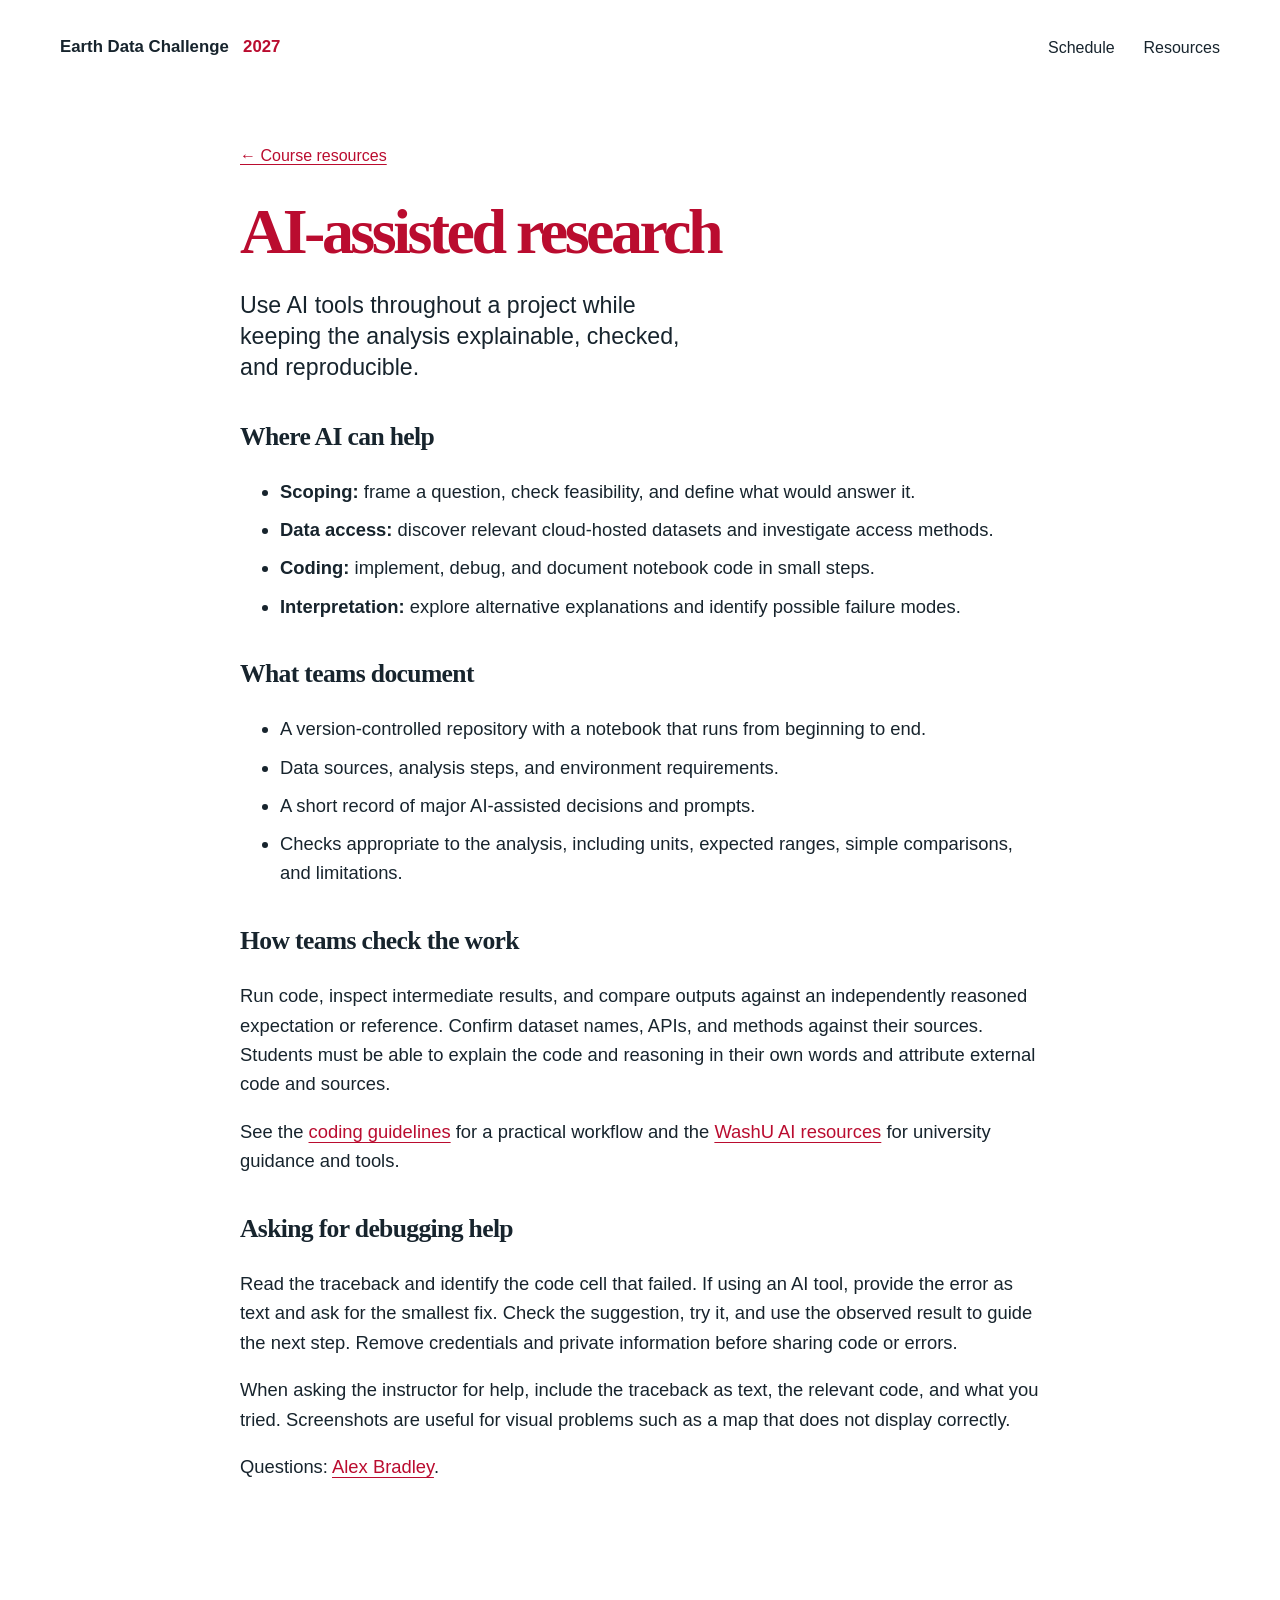
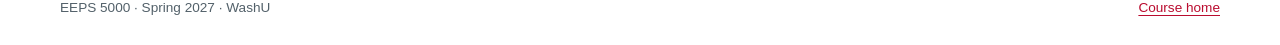
==== ai-workflow.html @ a1457364 "feat: add the Earth Data Challenge 2027 course website" ====
<!doctype html>
<html lang="en"><head><meta charset="utf-8"><meta name="viewport" content="width=device-width, initial-scale=1"><meta name="description" content="Using AI tools for reviewable, reproducible Earth Data Challenge projects."><title>AI-assisted research · EDC 2027</title><link rel="stylesheet" href="styles.css"></head>
<body><a class="skip" href="#main">Skip to content</a><header class="masthead wrap"><a class="wordmark" href="index.html">Earth Data Challenge <span>2027</span></a><nav aria-label="Main navigation"><a href="index.html#schedule">Schedule</a><a href="index.html#resources">Resources</a></nav></header>
<main id="main" class="guide wrap"><a class="back" href="index.html#resources">← Course resources</a><h1>AI-assisted research</h1><p class="intro">Use AI tools throughout a project while keeping the analysis explainable, checked, and reproducible.</p>
<h2>Where AI can help</h2><ul><li><strong>Scoping:</strong> frame a question, check feasibility, and define what would answer it.</li><li><strong>Data access:</strong> discover relevant cloud-hosted datasets and investigate access methods.</li><li><strong>Coding:</strong> implement, debug, and document notebook code in small steps.</li><li><strong>Interpretation:</strong> explore alternative explanations and identify possible failure modes.</li></ul>
<h2>What teams document</h2><ul><li>A version-controlled repository with a notebook that runs from beginning to end.</li><li>Data sources, analysis steps, and environment requirements.</li><li>A short record of major AI-assisted decisions and prompts.</li><li>Checks appropriate to the analysis, including units, expected ranges, simple comparisons, and limitations.</li></ul>
<h2>How teams check the work</h2><p>Run code, inspect intermediate results, and compare outputs against an independently reasoned expectation or reference. Confirm dataset names, APIs, and methods against their sources. Students must be able to explain the code and reasoning in their own words and attribute external code and sources.</p><p>See the <a href="coding-guidelines.html">coding guidelines</a> for a practical workflow and the <a href="https://ai.washu.edu/">WashU AI resources</a> for university guidance and tools.</p>
<h2>Asking for debugging help</h2><p>Read the traceback and identify the code cell that failed. If using an AI tool, provide the error as text and ask for the smallest fix. Check the suggestion, try it, and use the observed result to guide the next step. Remove credentials and private information before sharing code or errors.</p><p>When asking the instructor for help, include the traceback as text, the relevant code, and what you tried. Screenshots are useful for visual problems such as a map that does not display correctly.</p><p>Questions: <a href="mailto:abradley@wustl.edu">Alex Bradley</a>.</p></main><footer class="wrap footer"><p>EEPS 5000 · Spring 2027 · WashU</p><a href="index.html">Course home</a></footer></body></html>
---- styles.css ----
:root{--red:#ba0c2f;--dark-red:#971b2f;--ink:#17242d;--muted:#53616a;--paper:#fff;--gray:#d9d9d9;--wash:#f5f6f6;--teal:#007d8a;--sans:Calibri,"Segoe UI",Arial,sans-serif;--serif:Georgia,"Times New Roman",serif}
*{box-sizing:border-box}html{scroll-behavior:smooth;scroll-padding-top:2rem}body{margin:0;background:var(--paper);color:var(--ink);font:1.15rem/1.6 var(--sans)}a{color:var(--red);text-underline-offset:.2em}a:hover{color:var(--dark-red)}a:focus-visible,summary:focus-visible{outline:3px solid var(--teal);outline-offset:5px}.wrap{width:min(1160px,calc(100% - 80px));margin-inline:auto}.masthead{display:flex;align-items:center;justify-content:space-between;gap:2rem;min-height:95px}.wordmark{color:var(--ink);text-decoration:none;font-weight:700;font-size:1.05rem}.wordmark span{color:var(--red);margin-left:.6rem}.masthead nav{display:flex;gap:1.8rem}.masthead nav a{color:var(--ink);text-decoration:none;font-size:1rem}.masthead nav a:hover{text-decoration:underline}.hero{display:grid;grid-template-columns:1.1fr 1fr;min-height:490px;border-top:8px solid var(--red)}.hero-copy{padding:42px 36px 38px 0;position:relative;z-index:1}.eyebrow{color:var(--red);font-weight:700;font-size:.86rem;letter-spacing:.065em;text-transform:uppercase;margin:0 0 17px}h1{font:700 clamp(3.2rem,6vw,5.35rem)/1.02 var(--serif);color:var(--red);letter-spacing:-.055em;margin:0 0 25px}.intro{font-size:1.45rem;line-height:1.35;max-width:440px;margin:0 0 20px}.hero-detail{font-size:1.05rem;line-height:1.5;margin-bottom:26px}.button{display:inline-flex;align-items:center;gap:2rem;padding:11px 19px;background:var(--red);color:#fff;text-decoration:none;font-weight:700;font-size:1rem}.button:hover{background:var(--dark-red);color:#fff}.hero-art{position:relative;overflow:hidden}.hero-art>img{width:100%;height:100%;position:absolute;object-fit:cover;object-position:68% 48%}.art-note{position:absolute;bottom:10px;right:10px;background:#fff;padding:2px 8px;font-size:.72rem;color:var(--muted)}.meeting-bar{background:var(--red);color:white}.meeting-inner{display:flex;gap:2rem;align-items:center;justify-content:space-between;padding-block:19px;font-size:1.03rem}.meeting-inner strong{font-size:1.3rem}.meeting-inner span:last-child{font-size:.98rem}.section{padding-block:65px;border-bottom:1px solid var(--gray)}h2{font:700 clamp(1.85rem,3vw,2.5rem)/1.17 var(--serif);letter-spacing:-.025em;margin:0 0 24px}p{margin:0 0 18px}.about-grid{display:grid;grid-template-columns:.9fr 1.3fr;gap:65px}.prose p:last-child{margin-bottom:0}.section-heading{display:flex;align-items:end;justify-content:space-between;gap:2rem;margin-bottom:20px}.section-heading>p{font-size:1rem;color:var(--muted)}table{width:100%;border-collapse:collapse;text-align:left;font-size:1.08rem}th,td{padding:17px 20px;border-bottom:1px solid var(--gray);vertical-align:top}thead{background:var(--red);color:white}thead th{font-size:.9rem;letter-spacing:.03em}tbody th{width:29%;font-weight:400;white-space:nowrap}tbody tr:nth-child(even){background:var(--wash)}.project{font-weight:700;display:inline-block;min-width:112px}.break{color:var(--muted)}.table-note{font-size:.96rem;color:var(--muted);margin-top:20px}.milestones{margin-top:28px;border-left:3px solid var(--red);padding-left:20px}.milestones summary{cursor:pointer;color:var(--red);font-size:1.12rem;font-weight:700}.milestones table{margin-top:20px}.resource-grid{display:grid;grid-template-columns:repeat(3,1fr);gap:26px;margin-top:30px}.resource{display:flex;flex-direction:column;text-decoration:none;color:var(--ink);border-top:3px solid var(--red);padding:20px 0 15px}.resource h3{font-size:1.3rem;margin:0 0 10px}.resource p{font-size:1.05rem;color:var(--muted)}.resource>span{font-size:.95rem;color:var(--red);margin-top:auto}.resource:hover h3{text-decoration:underline}.tool-links{display:flex;gap:12px 28px;flex-wrap:wrap;list-style:none;padding:0;margin:30px 0 0;font-size:1rem}.closing{display:flex;justify-content:space-between;align-items:center;gap:4rem}.closing>div{max-width:580px}.poster-link{display:flex;gap:22px;align-items:center;text-decoration:none;font-size:1.05rem;font-weight:700}.poster-link img{width:105px;height:auto;box-shadow:0 3px 15px #17242d24;border:1px solid var(--gray)}.poster-link small{display:block;font-size:.8rem;font-weight:400;color:var(--muted);margin-top:5px}.footer{display:flex;justify-content:space-between;gap:2rem;padding-block:27px;color:var(--muted);font-size:.85rem}.footer p{margin:0}.footer a{white-space:nowrap}.skip{position:absolute;top:-100px;left:20px;z-index:10;padding:10px;background:white}.skip:focus{top:10px}.sr-only{position:absolute;width:1px;height:1px;padding:0;margin:-1px;overflow:hidden;clip:rect(0,0,0,0);white-space:nowrap;border:0}.guide{max-width:800px;padding-block:45px 70px}.guide h1{font-size:clamp(2.5rem,5vw,4rem);margin-top:30px}.guide h2{font:700 1.6rem/1.3 var(--serif);margin-top:36px}.guide h3{font-size:1.2rem}.guide li{margin-bottom:.55rem}.back{font-size:1rem}
@media(max-width:850px){.wrap{width:calc(100% - 48px)}.meeting-inner{gap:10px 25px;flex-wrap:wrap;justify-content:flex-start}.meeting-inner span:last-child{flex-basis:100%}.about-grid{grid-template-columns:1fr;gap:12px}.section-heading{display:block}.resource-grid{gap:20px}.closing{gap:2rem}.poster-link{flex-direction:column;align-items:start;min-width:155px}.hero-copy{padding-right:22px}.intro{font-size:1.22rem}.project{display:block}.footer{flex-wrap:wrap}}
@media(max-width:560px){.wrap{width:calc(100% - 36px)}.masthead{min-height:90px;flex-wrap:wrap;gap:8px;padding-block:15px}.masthead nav{gap:22px}.hero{grid-template-columns:1fr;min-height:0}.hero-copy{padding:30px 0}h1{font-size:3.6rem}.hero-art{height:270px}.hero-art>img{object-position:60% 46%}.intro{font-size:1.3rem}.section{padding-block:42px}.resource-grid{grid-template-columns:1fr;gap:5px}.resource{padding-block:19px}.resource p{margin-bottom:10px}th,td{padding:14px 10px;font-size:.99rem}tbody th{white-space:normal;width:34%}.closing{align-items:start;flex-direction:column;gap:20px}.poster-link{flex-direction:row;align-items:center}.poster-link img{width:85px}.footer{gap:10px}.meeting-inner strong{font-size:1.2rem}.milestones{padding-left:10px}}
@media(prefers-reduced-motion:reduce){html{scroll-behavior:auto}}
@media print{.masthead nav,.button,.poster-link,.footer,.art-note{display:none}.wrap{width:100%}.hero{min-height:300px}.hero-copy{padding-top:20px}.section{padding-block:25px}.meeting-bar{color:#000;background:none;border-block:1px solid #000}details>table{display:table!important}}
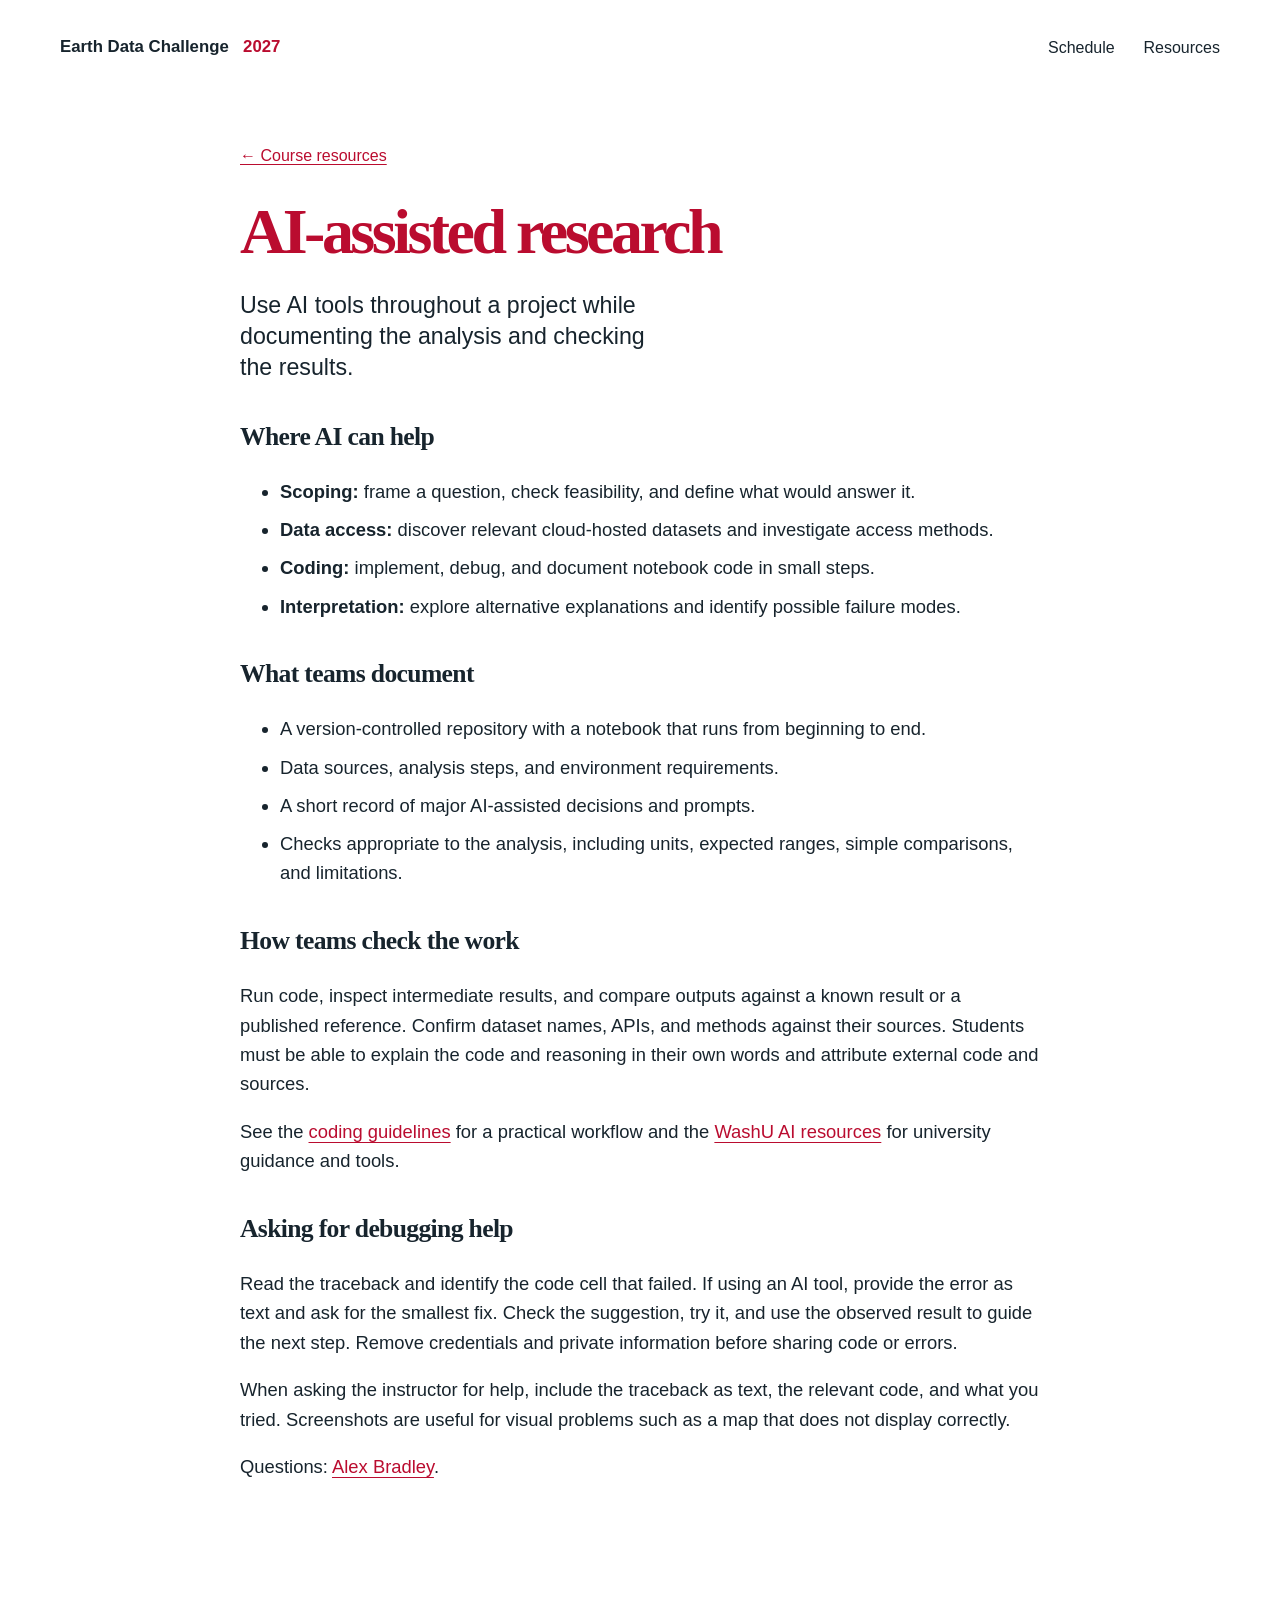
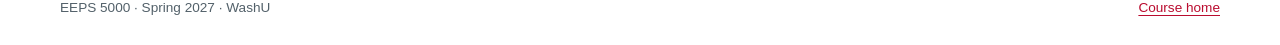
==== commit a8f18759: "fix: clarify course copy and add the website to the poster" ====
--- a/ai-workflow.html
+++ b/ai-workflow.html
@@ -1,8 +1,8 @@
 <!doctype html>
 <html lang="en"><head><meta charset="utf-8"><meta name="viewport" content="width=device-width, initial-scale=1"><meta name="description" content="Using AI tools for reviewable, reproducible Earth Data Challenge projects."><title>AI-assisted research · EDC 2027</title><link rel="stylesheet" href="styles.css"></head>
 <body><a class="skip" href="#main">Skip to content</a><header class="masthead wrap"><a class="wordmark" href="index.html">Earth Data Challenge <span>2027</span></a><nav aria-label="Main navigation"><a href="index.html#schedule">Schedule</a><a href="index.html#resources">Resources</a></nav></header>
-<main id="main" class="guide wrap"><a class="back" href="index.html#resources">← Course resources</a><h1>AI-assisted research</h1><p class="intro">Use AI tools throughout a project while keeping the analysis explainable, checked, and reproducible.</p>
+<main id="main" class="guide wrap"><a class="back" href="index.html#resources">← Course resources</a><h1>AI-assisted research</h1><p class="intro">Use AI tools throughout a project while documenting the analysis and checking the results.</p>
 <h2>Where AI can help</h2><ul><li><strong>Scoping:</strong> frame a question, check feasibility, and define what would answer it.</li><li><strong>Data access:</strong> discover relevant cloud-hosted datasets and investigate access methods.</li><li><strong>Coding:</strong> implement, debug, and document notebook code in small steps.</li><li><strong>Interpretation:</strong> explore alternative explanations and identify possible failure modes.</li></ul>
 <h2>What teams document</h2><ul><li>A version-controlled repository with a notebook that runs from beginning to end.</li><li>Data sources, analysis steps, and environment requirements.</li><li>A short record of major AI-assisted decisions and prompts.</li><li>Checks appropriate to the analysis, including units, expected ranges, simple comparisons, and limitations.</li></ul>
-<h2>How teams check the work</h2><p>Run code, inspect intermediate results, and compare outputs against an independently reasoned expectation or reference. Confirm dataset names, APIs, and methods against their sources. Students must be able to explain the code and reasoning in their own words and attribute external code and sources.</p><p>See the <a href="coding-guidelines.html">coding guidelines</a> for a practical workflow and the <a href="https://ai.washu.edu/">WashU AI resources</a> for university guidance and tools.</p>
+<h2>How teams check the work</h2><p>Run code, inspect intermediate results, and compare outputs against a known result or a published reference. Confirm dataset names, APIs, and methods against their sources. Students must be able to explain the code and reasoning in their own words and attribute external code and sources.</p><p>See the <a href="coding-guidelines.html">coding guidelines</a> for a practical workflow and the <a href="https://ai.washu.edu/">WashU AI resources</a> for university guidance and tools.</p>
 <h2>Asking for debugging help</h2><p>Read the traceback and identify the code cell that failed. If using an AI tool, provide the error as text and ask for the smallest fix. Check the suggestion, try it, and use the observed result to guide the next step. Remove credentials and private information before sharing code or errors.</p><p>When asking the instructor for help, include the traceback as text, the relevant code, and what you tried. Screenshots are useful for visual problems such as a map that does not display correctly.</p><p>Questions: <a href="mailto:abradley@wustl.edu">Alex Bradley</a>.</p></main><footer class="wrap footer"><p>EEPS 5000 · Spring 2027 · WashU</p><a href="index.html">Course home</a></footer></body></html>
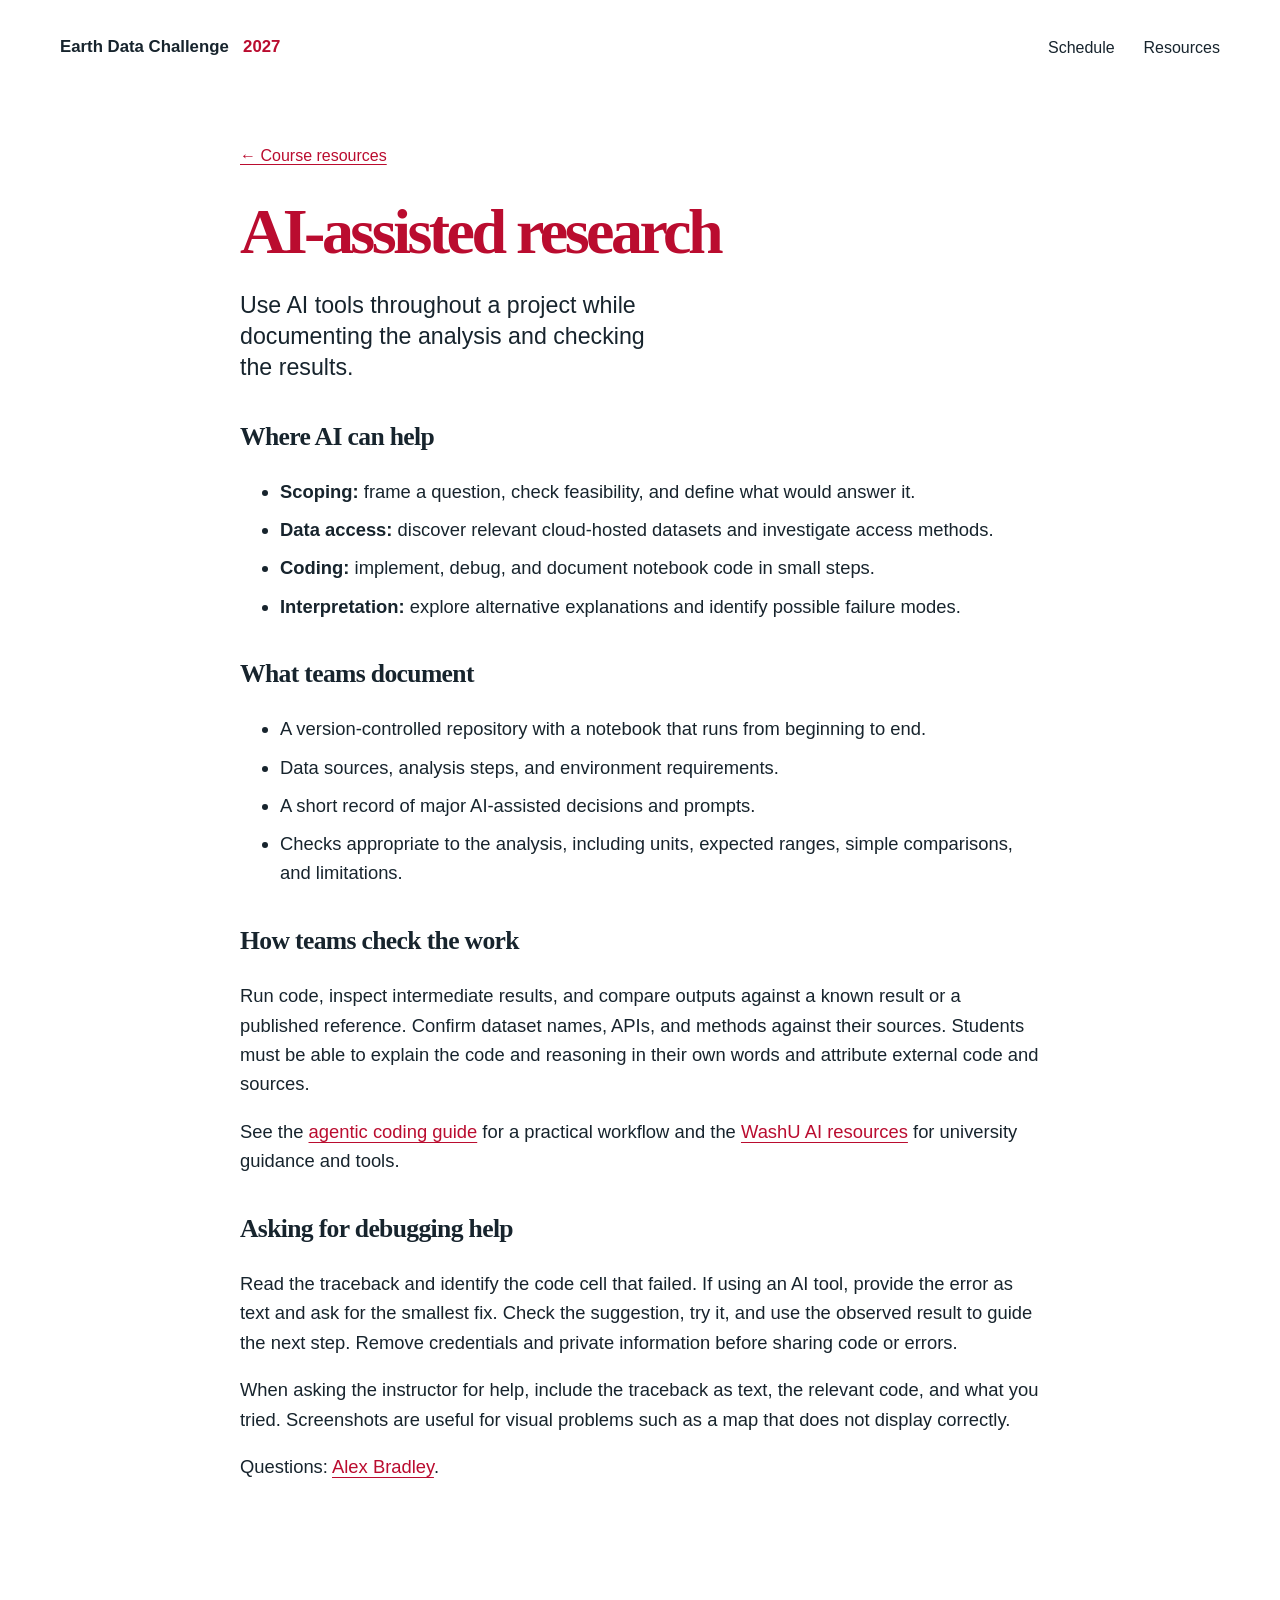
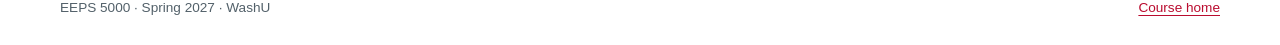
==== commit 4cd21eef: "feat: add agentic coding guidance and optimize site images" ====
--- a/ai-workflow.html
+++ b/ai-workflow.html
@@ -4,5 +4,5 @@
 <main id="main" class="guide wrap"><a class="back" href="index.html#resources">← Course resources</a><h1>AI-assisted research</h1><p class="intro">Use AI tools throughout a project while documenting the analysis and checking the results.</p>
 <h2>Where AI can help</h2><ul><li><strong>Scoping:</strong> frame a question, check feasibility, and define what would answer it.</li><li><strong>Data access:</strong> discover relevant cloud-hosted datasets and investigate access methods.</li><li><strong>Coding:</strong> implement, debug, and document notebook code in small steps.</li><li><strong>Interpretation:</strong> explore alternative explanations and identify possible failure modes.</li></ul>
 <h2>What teams document</h2><ul><li>A version-controlled repository with a notebook that runs from beginning to end.</li><li>Data sources, analysis steps, and environment requirements.</li><li>A short record of major AI-assisted decisions and prompts.</li><li>Checks appropriate to the analysis, including units, expected ranges, simple comparisons, and limitations.</li></ul>
-<h2>How teams check the work</h2><p>Run code, inspect intermediate results, and compare outputs against a known result or a published reference. Confirm dataset names, APIs, and methods against their sources. Students must be able to explain the code and reasoning in their own words and attribute external code and sources.</p><p>See the <a href="coding-guidelines.html">coding guidelines</a> for a practical workflow and the <a href="https://ai.washu.edu/">WashU AI resources</a> for university guidance and tools.</p>
+<h2>How teams check the work</h2><p>Run code, inspect intermediate results, and compare outputs against a known result or a published reference. Confirm dataset names, APIs, and methods against their sources. Students must be able to explain the code and reasoning in their own words and attribute external code and sources.</p><p>See the <a href="coding-guidelines.html">agentic coding guide</a> for a practical workflow and the <a href="https://ai.washu.edu/">WashU AI resources</a> for university guidance and tools.</p>
 <h2>Asking for debugging help</h2><p>Read the traceback and identify the code cell that failed. If using an AI tool, provide the error as text and ask for the smallest fix. Check the suggestion, try it, and use the observed result to guide the next step. Remove credentials and private information before sharing code or errors.</p><p>When asking the instructor for help, include the traceback as text, the relevant code, and what you tried. Screenshots are useful for visual problems such as a map that does not display correctly.</p><p>Questions: <a href="mailto:abradley@wustl.edu">Alex Bradley</a>.</p></main><footer class="wrap footer"><p>EEPS 5000 · Spring 2027 · WashU</p><a href="index.html">Course home</a></footer></body></html>
